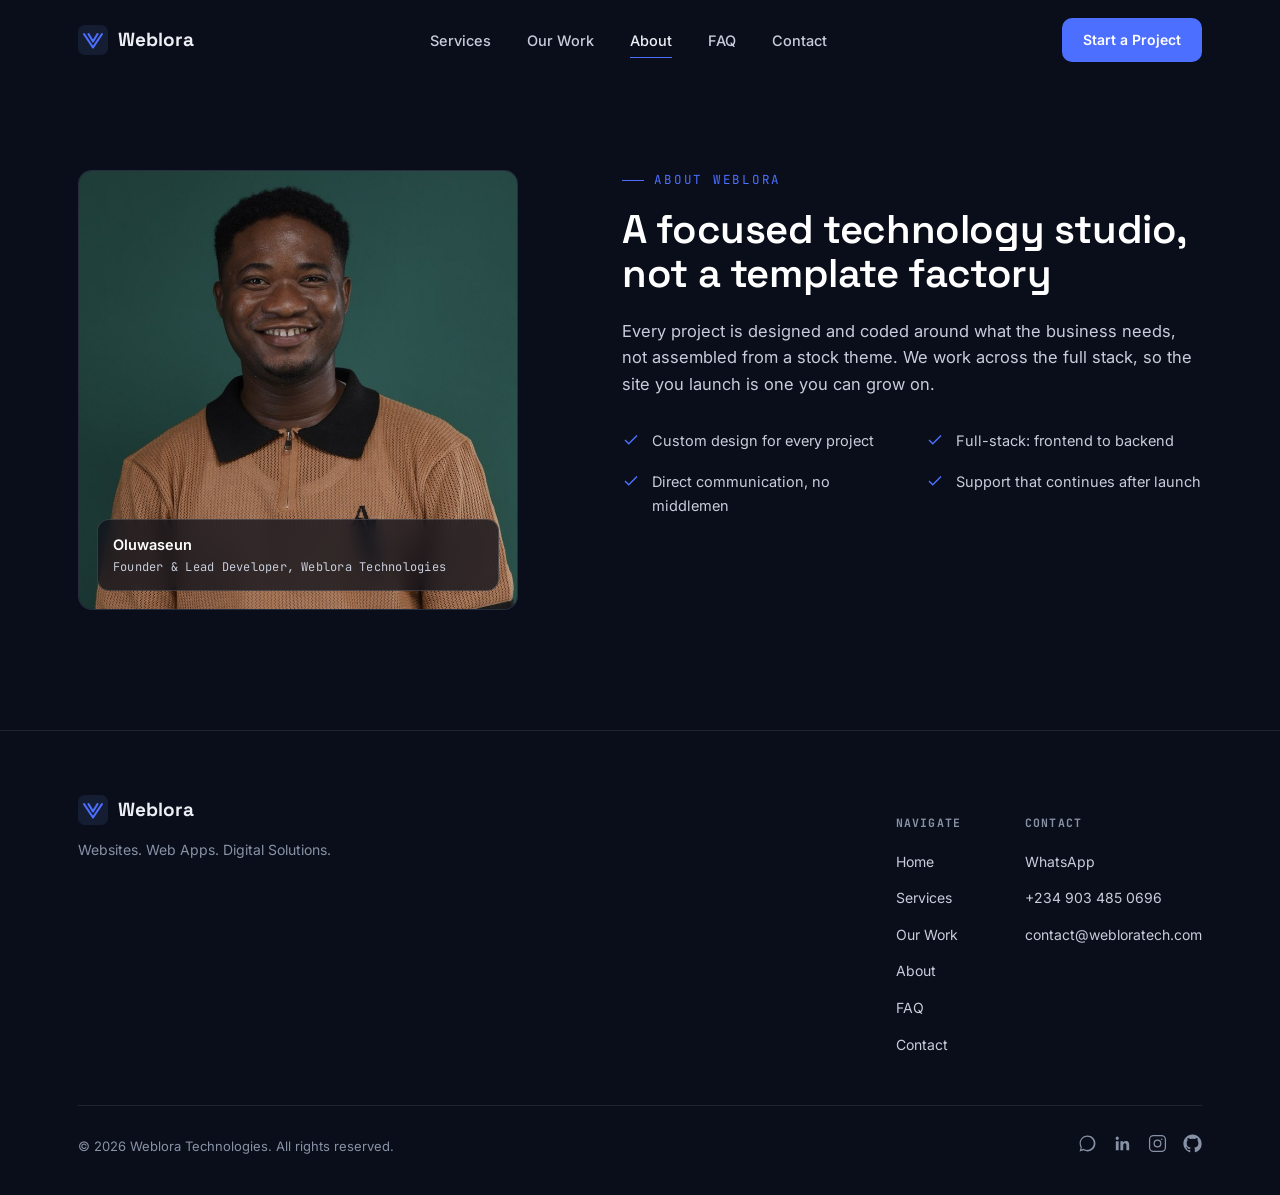
==== about.html @ b8dfe0ad "added the thank-you page and also restructured the website for easy constomer use" ====
<!DOCTYPE html>
<html lang="en">
<head>
<!-- Google tag (gtag.js) -->
<script async src="https://www.googletagmanager.com/gtag/js?id=G-FFYSXF3DL2">
</script>
<script>
  window.dataLayer = window.dataLayer || [];
  function gtag(){dataLayer.push(arguments);}
  gtag('js', new Date());

  gtag('config', 'G-FFYSXF3DL2');
</script>
<meta charset="UTF-8">
<meta name="viewport" content="width=device-width, initial-scale=1.0">
<title>About — Weblora Technologies</title>
<meta name="description" content="Weblora Technologies is a focused technology studio building custom websites and web applications.">
<link rel="canonical" href="https://weblora.tech/about.html">

<link rel="icon" type="image/svg+xml" href="data:image/svg+xml,%3Csvg xmlns='http://www.w3.org/2000/svg' viewBox='0 0 100 100'%3E%3Crect width='100' height='100' rx='22' fill='%230A0E1A'/%3E%3Cpath d='M20 30 L50 75 L80 30 M35 30 L50 55 L65 30' stroke='%234C6FFF' stroke-width='7' fill='none' stroke-linecap='round' stroke-linejoin='round'/%3E%3C/svg%3E">

<link rel="preconnect" href="https://fonts.googleapis.com">
<link rel="preconnect" href="https://fonts.gstatic.com" crossorigin>
<link href="https://fonts.googleapis.com/css2?family=Space+Grotesk:wght@400;500;600;700&family=Inter:wght@400;500;600;700&family=JetBrains+Mono:wght@400;500&display=swap" rel="stylesheet">
<link rel="stylesheet" href="styles.css">
</head>
<body>

<a href="#main" class="skip-link">Skip to content</a>

<header id="siteHeader">
  <div class="wrap nav-row">
    <a href="index.html" class="logo" aria-label="Weblora Technologies home">
      <svg class="logo-mark" viewBox="0 0 100 100" fill="none" xmlns="http://www.w3.org/2000/svg" aria-hidden="true">
        <rect width="100" height="100" rx="22" fill="#151d33"/>
        <path d="M20 30 L50 75 L80 30 M35 30 L50 55 L65 30" stroke="#4C6FFF" stroke-width="7" fill="none" stroke-linecap="round" stroke-linejoin="round"/>
      </svg>
      Weblora
    </a>

    <nav class="nav-links" id="navLinks" aria-label="Primary">
      <a href="services.html">Services</a>
      <a href="work.html">Our Work</a>
      <a href="about.html">About</a>
      <a href="faq.html">FAQ</a>
      <a href="contact.html">Contact</a>
    </nav>

    <div class="nav-cta-group">
      <a href="contact.html" class="btn btn-primary">Start a Project</a>
      <button class="menu-toggle" id="menuToggle" aria-expanded="false" aria-controls="navLinks" aria-label="Open menu">
        <svg id="menuIcon" viewBox="0 0 24 24" fill="none" stroke="currentColor" stroke-width="2" stroke-linecap="round"><line x1="3" y1="6" x2="21" y2="6"/><line x1="3" y1="12" x2="21" y2="12"/><line x1="3" y1="18" x2="21" y2="18"/></svg>
      </button>
    </div>
  </div>
</header>

<main id="main">

  <section class="page-top">
    <div class="wrap about-grid">
      <div class="about-visual">
        <img src="Public/founder.jpg" alt="Oluwaseun, founder of Weblora Technologies" loading="lazy" width="800" height="800">
        <div class="founder-tag">
          <strong>Oluwaseun</strong>
          <span>Founder &amp; Lead Developer, Weblora Technologies</span>
        </div>
      </div>
      <div class="about-copy">
        <div class="eyebrow">About Weblora</div>
        <h1>A focused technology studio, not a template factory</h1>
        <p>Every project is designed and coded around what the business needs, not assembled from a stock theme. We work across the full stack, so the site you launch is one you can grow on.</p>
        <ul class="value-list">
          <li><svg viewBox="0 0 24 24" fill="none" stroke="currentColor" stroke-width="2"><path d="M20 6L9 17l-5-5"/></svg>Custom design for every project</li>
          <li><svg viewBox="0 0 24 24" fill="none" stroke="currentColor" stroke-width="2"><path d="M20 6L9 17l-5-5"/></svg>Full-stack: frontend to backend</li>
          <li><svg viewBox="0 0 24 24" fill="none" stroke="currentColor" stroke-width="2"><path d="M20 6L9 17l-5-5"/></svg>Direct communication, no middlemen</li>
          <li><svg viewBox="0 0 24 24" fill="none" stroke="currentColor" stroke-width="2"><path d="M20 6L9 17l-5-5"/></svg>Support that continues after launch</li>
        </ul>
      </div>
    </div>
  </section>

</main>

<footer>
  <div class="wrap">
    <div class="footer-top">
      <div class="footer-brand">
        <a href="index.html" class="logo">
          <svg class="logo-mark" viewBox="0 0 100 100" fill="none" xmlns="http://www.w3.org/2000/svg" aria-hidden="true">
            <rect width="100" height="100" rx="22" fill="#151d33"/>
            <path d="M20 30 L50 75 L80 30 M35 30 L50 55 L65 30" stroke="#4C6FFF" stroke-width="7" fill="none" stroke-linecap="round" stroke-linejoin="round"/>
          </svg>
          Weblora
        </a>
        <p>Websites. Web Apps. Digital Solutions.</p>
      </div>

      <div class="footer-cols">
        <div class="footer-col">
          <h5>Navigate</h5>
          <ul>
            <li><a href="index.html">Home</a></li>
            <li><a href="services.html">Services</a></li>
            <li><a href="work.html">Our Work</a></li>
            <li><a href="about.html">About</a></li>
            <li><a href="faq.html">FAQ</a></li>
            <li><a href="contact.html">Contact</a></li>
          </ul>
        </div>
        <div class="footer-col">
          <h5>Contact</h5>
          <ul>
            <li><a href="https://wa.me/2349034850696">WhatsApp</a></li>
            <li><a href="tel:+2349034850696">+234 903 485 0696</a></li>
            <li><a href="mailto:contact@webloratech.com" target="_top">contact@webloratech.com</a></li>
          </ul>
        </div>
      </div>
    </div>

    <div class="footer-bottom">
      <p>&copy; 2026 Weblora Technologies. All rights reserved.</p>
      <div class="footer-socials">
        <a href="https://wa.me/2349034850696" target="_blank" rel="noopener" aria-label="WhatsApp">
          <svg viewBox="0 0 24 24" fill="currentColor"><path d="M12.04 2c-5.52 0-10 4.48-10 10 0 1.76.46 3.48 1.34 5L2 22l5.14-1.35A9.96 9.96 0 0 0 12.04 22c5.52 0 10-4.48 10-10s-4.48-10-10-10zm0 18.2c-1.62 0-3.2-.44-4.58-1.27l-.33-.2-3.05.8.82-2.97-.21-.34a8.18 8.18 0 0 1-1.25-4.42c0-4.54 3.7-8.23 8.24-8.23 4.53 0 8.23 3.69 8.23 8.23 0 4.54-3.7 8.23-8.24 8.23z"/></svg>
        </a>
        <a href="https://www.linkedin.com/in/oluwaseuntaiwologix" target="_blank" rel="noopener" aria-label="LinkedIn">
          <svg viewBox="0 0 24 24" fill="currentColor"><path d="M20.45 20.45h-3.55v-5.57c0-1.33-.02-3.04-1.85-3.04-1.86 0-2.14 1.45-2.14 2.94v5.67H9.36V9h3.41v1.56h.05c.47-.9 1.63-1.85 3.36-1.85 3.6 0 4.27 2.37 4.27 5.45v6.29zM5.34 7.43a2.06 2.06 0 1 1 0-4.12 2.06 2.06 0 0 1 0 4.12zM7.12 20.45H3.56V9h3.56v11.45z"/></svg>
        </a>
        <a href="https://www.instagram.com/tech.with.sean" target="_blank" rel="noopener" aria-label="Instagram">
          <svg viewBox="0 0 24 24" fill="none" stroke="currentColor" stroke-width="1.6"><rect x="2" y="2" width="20" height="20" rx="5"/><circle cx="12" cy="12" r="4.2"/><circle cx="17.3" cy="6.7" r="1" fill="currentColor" stroke="none"/></svg>
        </a>
        <a href="https://github.com/Oluwaseun-bit-ui" target="_blank" rel="noopener" aria-label="GitHub">
          <svg viewBox="0 0 24 24" fill="currentColor"><path d="M12 .5C5.65.5.5 5.65.5 12c0 5.08 3.29 9.39 7.86 10.91.58.1.79-.25.79-.56 0-.28-.01-1.02-.02-2-3.2.7-3.88-1.54-3.88-1.54-.52-1.33-1.28-1.69-1.28-1.69-1.05-.72.08-.71.08-.71 1.16.08 1.77 1.19 1.77 1.19 1.03 1.77 2.7 1.26 3.36.96.1-.75.4-1.26.73-1.55-2.55-.29-5.24-1.28-5.24-5.7 0-1.26.45-2.29 1.19-3.09-.12-.29-.52-1.46.11-3.05 0 0 .97-.31 3.18 1.18a11.05 11.05 0 0 1 5.8 0c2.2-1.49 3.17-1.18 3.17-1.18.64 1.59.24 2.76.12 3.05.74.8 1.18 1.83 1.18 3.09 0 4.43-2.69 5.41-5.25 5.69.41.36.78 1.08.78 2.17 0 1.57-.01 2.83-.01 3.22 0 .31.21.67.8.56A10.52 10.52 0 0 0 23.5 12C23.5 5.65 18.35.5 12 .5z"/></svg>
        </a>
      </div>
    </div>
  </div>
</footer>

<script src="script.js"></script>
</body>
</html>
---- styles.css ----
:root{
    --ink:#0A0E1A;
    --panel:#12192B;
    --panel-2:#161f36;
    --paper:#EDEFF5;
    --paper-dim:#c9cddb;
    --indigo:#4C6FFF;
    --indigo-soft:rgba(76,111,255,0.14);
    --amber:#F2B035;
    --slate:#8892A6;
    --line:rgba(237,239,245,0.09);
    --line-strong:rgba(237,239,245,0.16);
    --radius:14px;
    --display: 'Space Grotesk', sans-serif;
    --body: 'Inter', sans-serif;
    --mono: 'JetBrains Mono', monospace;
    --ease: cubic-bezier(.22,.61,.36,1);
  }

  *{box-sizing:border-box;}
  html{scroll-behavior:smooth;}
  @media (prefers-reduced-motion: reduce){
    html{scroll-behavior:auto;}
    *{animation-duration:0.01ms !important; animation-iteration-count:1 !important; transition-duration:0.01ms !important;}
  }

  body{
    margin:0;
    background:var(--ink);
    color:var(--paper);
    font-family:var(--body);
    line-height:1.6;
    -webkit-font-smoothing:antialiased;
  }

  img{max-width:100%; display:block;}
  a{color:inherit;}
  ul{margin:0; padding:0; list-style:none;}
  h1,h2,h3,h4{font-family:var(--display); margin:0; line-height:1.1; letter-spacing:-0.01em;}
  p{margin:0;}

  .wrap{max-width:1180px; margin:0 auto; padding:0 28px;}
  section{padding:120px 0;}
  @media (max-width:768px){ section{padding:80px 0;} }

  .eyebrow{
    font-family:var(--mono);
    font-size:12.5px;
    letter-spacing:0.14em;
    text-transform:uppercase;
    color:var(--indigo);
    display:flex;
    align-items:center;
    gap:10px;
    margin-bottom:18px;
  }
  .eyebrow::before{
    content:"";
    width:22px; height:1px;
    background:var(--indigo);
  }

  .btn{
    display:inline-flex;
    align-items:center;
    justify-content:center;
    gap:8px;
    font-family:var(--body);
    font-weight:600;
    font-size:15px;
    padding:14px 26px;
    border-radius:10px;
    border:1px solid transparent;
    cursor:pointer;
    text-decoration:none;
    transition:transform .25s var(--ease), background .25s var(--ease), border-color .25s var(--ease), color .25s var(--ease);
    white-space:nowrap;
  }
  .btn:active{ transform:scale(0.97); }
  .btn-primary{ background:var(--indigo); color:#fff; }
  .btn-primary:hover{ background:#3d5be0; }
  .btn-ghost{ background:transparent; border-color:var(--line-strong); color:var(--paper); }
  .btn-ghost:hover{ border-color:var(--indigo); color:var(--indigo); }
  .btn-wa{ background:#1c2740; color:var(--paper); border:1px solid var(--line-strong); }
  .btn-wa:hover{ border-color:#25D366; color:#25D366; }
  .btn:focus-visible, a:focus-visible, button:focus-visible, input:focus-visible, textarea:focus-visible, select:focus-visible{
    outline:2px solid var(--amber);
    outline-offset:3px;
  }

  /* ---------- NAV ---------- */
  header{
    position:fixed; top:0; left:0; right:0; z-index:100;
    padding:18px 0;
    transition:background .3s var(--ease), border-color .3s var(--ease), padding .3s var(--ease);
    border-bottom:1px solid transparent;
  }
  header.scrolled{
    background:rgba(10,14,26,0.85);
    backdrop-filter:blur(10px);
    -webkit-backdrop-filter:blur(10px);
    border-bottom:1px solid var(--line);
    padding:12px 0;
  }
  .nav-row{ display:flex; align-items:center; justify-content:space-between; }
  .logo{
    display:flex; align-items:center; gap:10px;
    font-family:var(--display); font-weight:700; font-size:19px; text-decoration:none; color:var(--paper);
  }
  .logo-mark{ width:30px; height:30px; flex-shrink:0; }
  .nav-links{ display:flex; align-items:center; gap:36px; }
  .nav-links a{
    font-size:14.5px; text-decoration:none; color:var(--paper-dim); font-weight:500;
    position:relative; padding:4px 0;
    transition:color .2s var(--ease);
  }
  .nav-links a:hover{ color:var(--paper); }
  .nav-links a::after{
    content:""; position:absolute; left:0; bottom:-2px; width:0; height:1px; background:var(--indigo);
    transition:width .25s var(--ease);
  }
  .nav-links a:hover::after, .nav-links a.active::after{ width:100%; }
  .nav-links a.active{ color:var(--paper); }
  .nav-cta-group{ display:flex; align-items:center; gap:14px; }
  .nav-cta-group .btn{ padding:10px 20px; font-size:14px; }
  .menu-toggle{
    display:none; background:none; border:none; color:var(--paper); cursor:pointer; padding:6px;
  }
  .menu-toggle svg{ width:24px; height:24px; }

  @media (max-width: 940px){
    .nav-links{
      position:fixed; inset:0 0 0 auto; top:0; height:100vh; width:min(78vw,320px);
      background:var(--panel); flex-direction:column; align-items:flex-start; justify-content:center;
      gap:28px; padding:40px 36px; transform:translateX(100%);
      transition:transform .35s var(--ease); box-shadow:-20px 0 60px rgba(0,0,0,0.4);
    }
    .nav-links.open{ transform:translateX(0); }
    .nav-links a{ font-size:19px; }
    .nav-cta-group .btn-ghost{ display:none; }
    .menu-toggle{ display:block; z-index:110; }
    .nav-cta-group{ gap:10px; }
  }

  /* ---------- HERO ---------- */
.hero{
  padding:180px 0 60px;
  position:relative;
  overflow:hidden;
  background:
    radial-gradient(ellipse 900px 500px at 85% -10%, var(--indigo-soft), transparent 60%);
}

.hero-grid{
  display:grid;
  grid-template-columns:1.05fr 0.95fr;
  gap:60px;
  align-items:center;
}

.hero h1{
  font-size:clamp(38px, 5.2vw, 64px);
  font-weight:600;
  color:#fff;
}

.hero h1 span{
  color:var(--indigo);
}

.hero-sub{
  margin-top:24px;
  font-size:18px;
  color:var(--paper-dim);
  max-width:520px;
}

.hero-actions{
  margin-top:38px;
  display:flex;
  gap:16px;
  flex-wrap:wrap;
}

.hero-meta{
  margin-top:56px;
  display:flex;
  gap:32px;
  flex-wrap:wrap;
}

.hero-meta div{
  font-family:var(--mono);
  font-size:12.5px;
  color:var(--slate);
  letter-spacing:0.04em;
}

.hero-meta strong{
  display:block;
  color:var(--paper);
  font-family:var(--body);
  font-size:14.5px;
  font-weight:600;
  margin-bottom:4px;
}

@media (max-width:940px){
  .hero{
    padding:150px 0 60px;
  }

  .hero-grid{
    grid-template-columns:1fr;
  }

  .hero-sub{
    max-width:none;
  }
}

  /* ---------- INNER PAGES ---------- */
  /* first section on inner pages clears the fixed header */
  .page-top{ padding-top:170px; }
  @media (max-width:768px){ .page-top{ padding-top:130px; } }

  /* ---------- SECTION HEADERS ---------- */
.sec-head{
  max-width:640px;
  margin-bottom:40px;
}

.sec-head h2{
  font-size:clamp(28px,3.6vw,42px);
  font-weight:600;
  color:#fff;
}

.sec-head p{
  margin-top:16px;
  font-size:17px;
  color:var(--paper-dim);
}

  /* ---------- SERVICES ---------- */
  .services-grid{
    display:grid; grid-template-columns:repeat(3,1fr); gap:1px;
    background:var(--line); border:1px solid var(--line); border-radius:var(--radius); overflow:hidden;
  }
  .service-card{
    background:var(--panel); padding:38px 32px; transition:background .25s var(--ease);
  }
  .service-card:hover{ background:var(--panel-2); }
  .service-icon{ width:38px; height:38px; color:var(--indigo); margin-bottom:22px; }
  .service-card h3{ font-size:19px; font-weight:600; color:#fff; margin-bottom:10px; }
  .service-card p{ font-size:14.5px; color:var(--slate); line-height:1.65; }
  @media (max-width:900px){ .services-grid{ grid-template-columns:1fr 1fr; } }
  @media (max-width:640px){ .services-grid{ grid-template-columns:1fr; } }

  /* ---------- WORK ---------- */
  .work-grid{ display:grid; grid-template-columns:repeat(2,1fr); gap:24px; }
  .work-card{
    border:1px solid var(--line-strong); border-radius:var(--radius); overflow:hidden;
    background:var(--panel); display:flex; flex-direction:column;
    transition:border-color .25s var(--ease), transform .25s var(--ease);
    text-decoration:none; color:inherit;
  }
  .work-card:hover{ border-color:var(--indigo); transform:translateY(-4px); }
  .work-thumb{
    position:relative; width:100%; aspect-ratio:16/10; overflow:hidden; background:var(--panel-2);
    display:flex; align-items:center; justify-content:center;
  }
  .work-thumb img{
    width:100%; height:100%; object-fit:cover; object-position:top center;
    transition:transform .5s var(--ease); display:block; pointer-events:none;
  }
  .work-card:hover .work-thumb img{ transform:scale(1.04); }
  .work-thumb.no-image{ background:linear-gradient(135deg, var(--panel-2), var(--panel)); }
  .work-thumb .visit-badge{
    position:absolute; top:14px; right:14px; background:rgba(10,14,26,0.82); backdrop-filter:blur(6px);
    color:#fff; font-family:var(--mono); font-size:11px; letter-spacing:0.06em; text-transform:uppercase;
    padding:6px 12px; border-radius:100px; display:flex; align-items:center; gap:6px;
    border:1px solid var(--line-strong); opacity:0; transform:translateY(-4px);
    transition:opacity .25s var(--ease), transform .25s var(--ease);
  }
  .work-card:hover .visit-badge{ opacity:1; transform:translateY(0); }
  .work-body{ padding:24px 26px 28px; display:flex; flex-direction:column; flex:1; }
  .work-card .tag{
    font-family:var(--mono); font-size:11px; letter-spacing:0.08em; text-transform:uppercase;
    color:var(--amber); border:1px solid rgba(242,176,53,0.35); padding:4px 10px; border-radius:100px;
    display:inline-block; align-self:flex-start;
  }
  .work-card h4{ font-size:18px; color:#fff; font-weight:600; margin:16px 0 8px; }
  .work-card p{ font-size:13.5px; color:var(--slate); line-height:1.6; }
  .work-note{
    margin-top:36px; padding:22px 26px; border-radius:var(--radius); background:var(--panel);
    border:1px solid var(--line); display:flex; align-items:center; justify-content:space-between; gap:20px; flex-wrap:wrap;
  }
  .work-note p{ font-size:14.5px; color:var(--paper-dim); max-width:520px; }
  @media (max-width:640px){ .work-grid{ grid-template-columns:1fr; } }

  /* ---------- ABOUT ---------- */
  .about-grid{ display:grid; grid-template-columns:0.9fr 1.1fr; gap:70px; align-items:start; }
  .about-visual{
    position:relative; aspect-ratio:1/1; border-radius:var(--radius); border:1px solid var(--line);
    background:var(--panel); overflow:hidden; max-width:440px; justify-self:start;
  }
  .about-visual img{ width:100%; height:100%; object-fit:cover; display:block; }
  .about-visual .founder-tag{
    position:absolute; left:18px; bottom:18px; right:18px;
    background:rgba(10,14,26,0.72); backdrop-filter:blur(8px);
    border:1px solid var(--line-strong); border-radius:12px; padding:13px 15px;
  }
  .about-visual .founder-tag strong{ display:block; color:#fff; font-size:14.5px; font-weight:600; }
  .about-visual .founder-tag span{ display:block; color:var(--paper-dim); font-size:12px; margin-top:2px; font-family:var(--mono); letter-spacing:0.02em; }
  @media (max-width:900px){ .about-visual{ max-width:340px; justify-self:center; } }
  .about-copy h1, .about-copy h2{ font-size:clamp(28px,3.6vw,40px); color:#fff; font-weight:600; margin-bottom:22px; }
  .about-copy p{ font-size:16.5px; color:var(--paper-dim); margin-bottom:18px; }
  .value-list{ margin-top:32px; display:grid; grid-template-columns:1fr 1fr; gap:18px 28px; }
  .value-list li{ display:flex; gap:12px; font-size:14.5px; color:var(--paper-dim); }
  .value-list svg{ width:18px; height:18px; color:var(--indigo); flex-shrink:0; margin-top:2px; }
  @media (max-width:900px){ .about-grid{ grid-template-columns:1fr; } .value-list{ grid-template-columns:1fr; } }

  /* ---------- FAQ ---------- */
  .faq-wrap{ max-width:820px; }
  .faq-item{ border-bottom:1px solid var(--line); }
  .faq-q{
    width:100%; text-align:left; background:none; border:none; color:var(--paper);
    font-family:var(--display); font-size:17px; font-weight:500; padding:26px 0; cursor:pointer;
    display:flex; align-items:center; justify-content:space-between; gap:20px;
  }
  .faq-q:hover{ color:var(--indigo); }
  .faq-q .plus{ width:20px; height:20px; flex-shrink:0; position:relative; }
  .faq-q .plus::before, .faq-q .plus::after{
    content:""; position:absolute; background:currentColor; top:50%; left:50%; transform:translate(-50%,-50%);
  }
  .faq-q .plus::before{ width:14px; height:1.5px; }
  .faq-q .plus::after{ width:1.5px; height:14px; transition:transform .25s var(--ease); }
  .faq-item.open .plus::after{ transform:translate(-50%,-50%) rotate(90deg); }
  .faq-item.open .faq-q{ color:var(--indigo); }
  .faq-a{ max-height:0; overflow:hidden; transition:max-height .3s var(--ease); }
  .faq-a p{ font-size:15px; color:var(--slate); padding-bottom:26px; max-width:640px; line-height:1.7; }

  /* ---------- CONTACT ---------- */
  .contact-section{
    background:linear-gradient(180deg, var(--panel), var(--ink));
    border-top:1px solid var(--line);
  }
  .contact-grid{ display:grid; grid-template-columns:0.85fr 1.15fr; gap:64px; }
  .contact-info h2{ font-size:clamp(30px,4vw,44px); color:#fff; font-weight:600; }
  .contact-info p{ margin-top:18px; font-size:16.5px; color:var(--paper-dim); max-width:420px; }
  .contact-channels{ margin-top:38px; display:flex; flex-direction:column; gap:14px; }
  .channel{
    display:flex; align-items:center; gap:14px; padding:14px 16px; border:1px solid var(--line);
    border-radius:10px; text-decoration:none; color:var(--paper); font-size:14.5px; transition:border-color .2s var(--ease);
  }
  .channel:hover{ border-color:var(--indigo); }
  .channel svg{ width:20px; height:20px; color:var(--indigo); flex-shrink:0; }
  .channel span.label{ display:block; font-family:var(--mono); font-size:11px; color:var(--slate); margin-bottom:2px; }

  form.project-form{
    background:var(--panel); border:1px solid var(--line); border-radius:var(--radius); padding:40px;
  }
  .form-row{ display:grid; grid-template-columns:1fr 1fr; gap:20px; margin-bottom:20px; }
  .field{ display:flex; flex-direction:column; gap:8px; }
  .field.full{ grid-column:1 / -1; }
  label{ font-size:13px; font-weight:600; color:var(--paper-dim); }
  input, textarea, select{
    background:#0d1424; border:1px solid var(--line-strong); border-radius:8px; padding:12px 14px;
    color:var(--paper); font-family:var(--body); font-size:14.5px; width:100%;
  }
  input:focus, textarea:focus, select:focus{ border-color:var(--indigo); outline:none; }
  textarea{ resize:vertical; min-height:110px; }
  select{ appearance:none; background-image:url("data:image/svg+xml,%3Csvg xmlns='http://www.w3.org/2000/svg' viewBox='0 0 20 20' fill='none'%3E%3Cpath d='M5 7l5 5 5-5' stroke='%238892A6' stroke-width='1.6' stroke-linecap='round' stroke-linejoin='round'/%3E%3C/svg%3E"); background-repeat:no-repeat; background-position:right 12px center; padding-right:36px; }
  .form-foot{ margin-top:8px; display:flex; align-items:center; justify-content:space-between; gap:16px; flex-wrap:wrap; }
  .form-foot p{ font-size:12.5px; color:var(--slate); }
  @media (max-width:900px){ .contact-grid{ grid-template-columns:1fr; } }
  @media (max-width:640px){ .form-row{ grid-template-columns:1fr; } form.project-form{ padding:26px; } }

  /* ---------- FOOTER ---------- */
  footer{ padding:64px 0 36px; border-top:1px solid var(--line); }
  .footer-top{ display:flex; justify-content:space-between; gap:40px; flex-wrap:wrap; margin-bottom:48px; }
  .footer-brand .logo{ margin-bottom:14px; }
  .footer-brand p{ font-size:14px; color:var(--slate); max-width:280px; }
  .footer-cols{ display:flex; gap:64px; flex-wrap:wrap; }
  .footer-col h5{ font-family:var(--mono); font-size:11.5px; letter-spacing:0.1em; text-transform:uppercase; color:var(--slate); margin-bottom:16px; }
  .footer-col ul{ display:flex; flex-direction:column; gap:11px; }
  .footer-col a{ font-size:14px; color:var(--paper-dim); text-decoration:none; }
  .footer-col a:hover{ color:var(--indigo); }
  .footer-bottom{
    padding-top:28px; border-top:1px solid var(--line); display:flex; justify-content:space-between;
    align-items:center; gap:16px; flex-wrap:wrap; font-size:13px; color:var(--slate);
  }
  .footer-socials{ display:flex; gap:16px; }
  .footer-socials a{ color:var(--slate); }
  .footer-socials a:hover{ color:var(--indigo); }
  .footer-socials svg{ width:19px; height:19px; }

  /* skip link */
  .skip-link{
    position:absolute; left:-9999px; top:0; background:var(--indigo); color:#fff; padding:12px 20px;
    z-index:200; border-radius:0 0 8px 0;
  }
  .skip-link:focus{ left:0; }

  .visually-hidden{
    position:absolute; width:1px; height:1px; overflow:hidden; clip:rect(0 0 0 0); white-space:nowrap;
  }
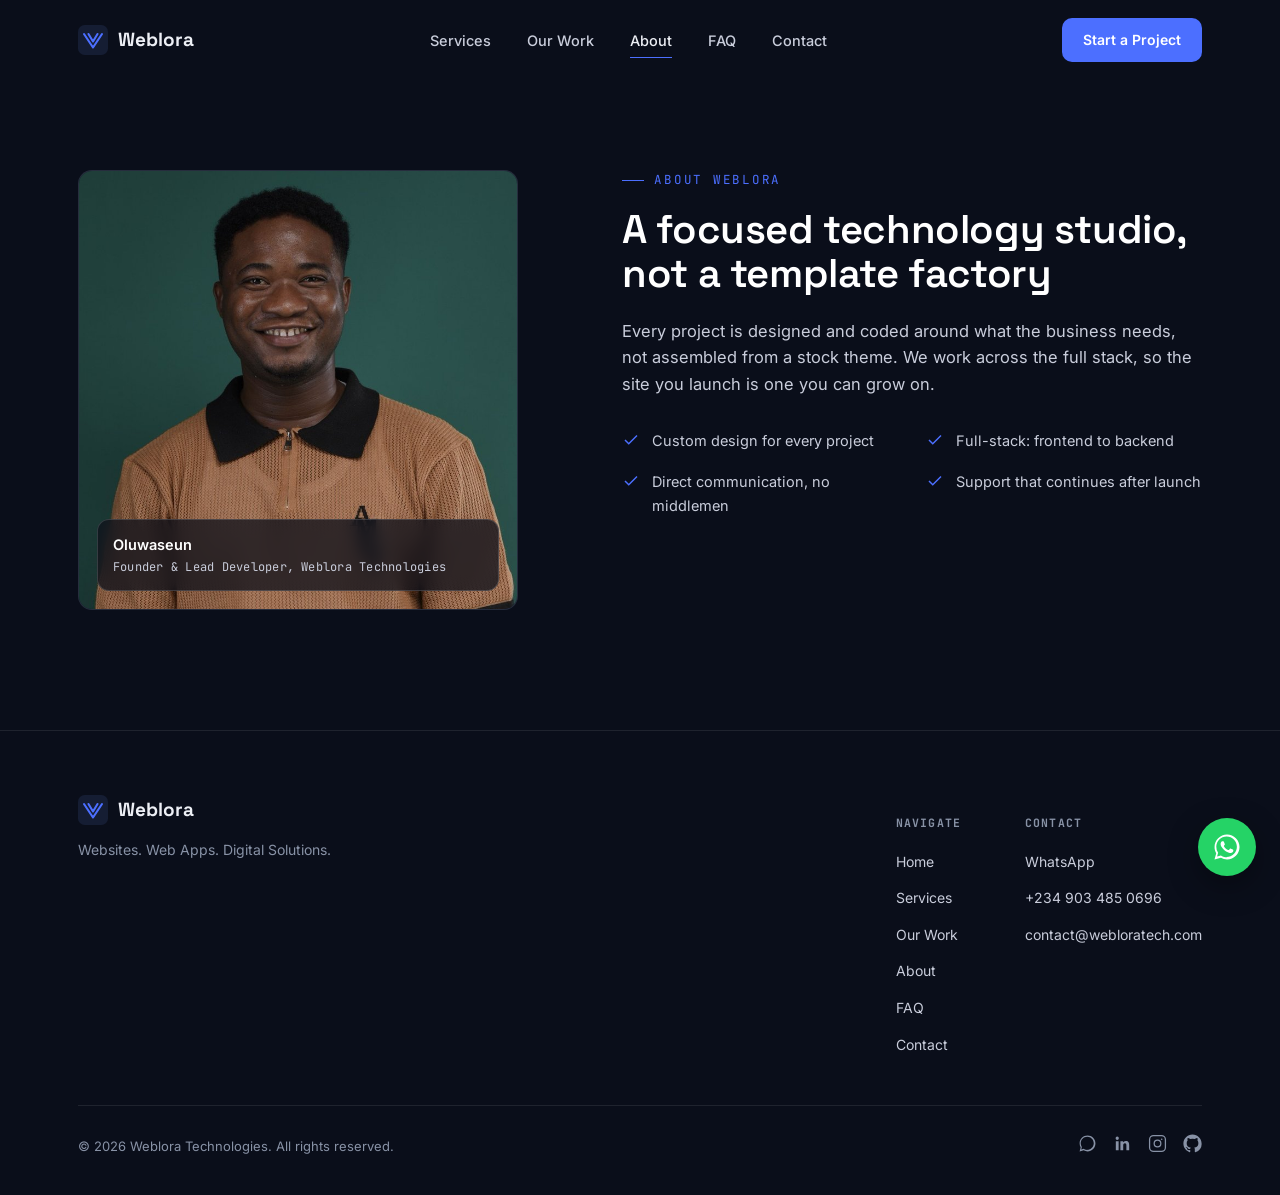
==== commit 6ae6f44a: "Point Instagram links to @weblora_technologies Co-Authored-By: Claude Opus 5.5 <noreply@anthropic.co" ====
--- a/about.html
+++ b/about.html
@@ -15,7 +15,18 @@
 <meta name="viewport" content="width=device-width, initial-scale=1.0">
 <title>About — Weblora Technologies</title>
 <meta name="description" content="Weblora Technologies is a focused technology studio building custom websites and web applications.">
-<link rel="canonical" href="https://weblora.tech/about.html">
+<link rel="canonical" href="https://webloratech.com/about.html">
+
+<!-- Link preview (WhatsApp, Instagram, Facebook, LinkedIn) -->
+<meta property="og:type" content="website">
+<meta property="og:site_name" content="Weblora Technologies">
+<meta property="og:title" content="About — Weblora Technologies">
+<meta property="og:description" content="Weblora Technologies is a focused technology studio building custom websites and web applications.">
+<meta property="og:url" content="https://webloratech.com/about.html">
+<meta property="og:image" content="https://webloratech.com/assets/og-image.png">
+<meta property="og:image:width" content="1200">
+<meta property="og:image:height" content="630">
+<meta name="twitter:card" content="summary_large_image">
 
 <link rel="icon" type="image/svg+xml" href="data:image/svg+xml,%3Csvg xmlns='http://www.w3.org/2000/svg' viewBox='0 0 100 100'%3E%3Crect width='100' height='100' rx='22' fill='%230A0E1A'/%3E%3Cpath d='M20 30 L50 75 L80 30 M35 30 L50 55 L65 30' stroke='%234C6FFF' stroke-width='7' fill='none' stroke-linecap='round' stroke-linejoin='round'/%3E%3C/svg%3E">
 
@@ -128,7 +139,7 @@
         <a href="https://www.linkedin.com/in/oluwaseuntaiwologix" target="_blank" rel="noopener" aria-label="LinkedIn">
           <svg viewBox="0 0 24 24" fill="currentColor"><path d="M20.45 20.45h-3.55v-5.57c0-1.33-.02-3.04-1.85-3.04-1.86 0-2.14 1.45-2.14 2.94v5.67H9.36V9h3.41v1.56h.05c.47-.9 1.63-1.85 3.36-1.85 3.6 0 4.27 2.37 4.27 5.45v6.29zM5.34 7.43a2.06 2.06 0 1 1 0-4.12 2.06 2.06 0 0 1 0 4.12zM7.12 20.45H3.56V9h3.56v11.45z"/></svg>
         </a>
-        <a href="https://www.instagram.com/tech.with.sean" target="_blank" rel="noopener" aria-label="Instagram">
+        <a href="https://www.instagram.com/weblora_technologies/" target="_blank" rel="noopener" aria-label="Instagram">
           <svg viewBox="0 0 24 24" fill="none" stroke="currentColor" stroke-width="1.6"><rect x="2" y="2" width="20" height="20" rx="5"/><circle cx="12" cy="12" r="4.2"/><circle cx="17.3" cy="6.7" r="1" fill="currentColor" stroke="none"/></svg>
         </a>
         <a href="https://github.com/Oluwaseun-bit-ui" target="_blank" rel="noopener" aria-label="GitHub">
--- a/styles.css
+++ b/styles.css
@@ -254,6 +254,24 @@
   .service-icon{ width:38px; height:38px; color:var(--indigo); margin-bottom:22px; }
   .service-card h3{ font-size:19px; font-weight:600; color:#fff; margin-bottom:10px; }
   .service-card p{ font-size:14.5px; color:var(--slate); line-height:1.65; }
+  /* ---------- PRICING ---------- */
+  .pricing-section{ padding-top:40px; }
+  .pricing-grid{ display:grid; grid-template-columns:repeat(3,1fr); gap:20px; }
+  .price-card{
+    background:var(--panel); border:1px solid var(--line); border-radius:var(--radius); padding:32px 30px;
+    display:flex; flex-direction:column; transition:border-color .25s var(--ease);
+  }
+  .price-card:hover{ border-color:var(--line-strong); }
+  .price-card h3{ font-size:18px; font-weight:600; color:#fff; }
+  .price-amount{ margin:16px 0 18px; padding-bottom:18px; border-bottom:1px solid var(--line); display:flex; align-items:baseline; gap:8px; }
+  .price-amount .price-from{ font-family:var(--mono); font-size:12px; letter-spacing:0.08em; text-transform:uppercase; color:var(--slate); }
+  .price-amount strong{ font-family:var(--display); font-size:30px; font-weight:600; color:var(--amber); line-height:1; }
+  .price-card p{ font-size:14.5px; color:var(--slate); line-height:1.65; }
+  .price-card-cta{ background:linear-gradient(135deg, var(--indigo-soft), var(--panel)); border-color:rgba(76,111,255,0.4); }
+  .price-card-cta p{ margin:12px 0 24px; color:var(--paper-dim); }
+  .price-card-cta .btn{ margin-top:auto; align-self:flex-start; }
+  @media (max-width:900px){ .pricing-grid{ grid-template-columns:1fr 1fr; } }
+  @media (max-width:640px){ .pricing-grid{ grid-template-columns:1fr; } }
   @media (max-width:900px){ .services-grid{ grid-template-columns:1fr 1fr; } }
   @media (max-width:640px){ .services-grid{ grid-template-columns:1fr; } }
 
@@ -292,12 +310,34 @@
   }
   .work-card h4{ font-size:18px; color:#fff; font-weight:600; margin:16px 0 8px; }
   .work-card p{ font-size:13.5px; color:var(--slate); line-height:1.6; }
+  .work-story{ margin:0; display:grid; gap:4px; }
+  .work-story dt{
+    font-family:var(--mono); font-size:11px; letter-spacing:0.08em; text-transform:uppercase; color:var(--indigo);
+  }
+  .work-story dt:not(:first-child){ margin-top:10px; }
+  .work-story dd{ margin:0; font-size:13.5px; color:var(--slate); line-height:1.6; }
   .work-note{
     margin-top:36px; padding:22px 26px; border-radius:var(--radius); background:var(--panel);
     border:1px solid var(--line); display:flex; align-items:center; justify-content:space-between; gap:20px; flex-wrap:wrap;
   }
   .work-note p{ font-size:14.5px; color:var(--paper-dim); max-width:520px; }
   @media (max-width:640px){ .work-grid{ grid-template-columns:1fr; } }
+
+  /* ---------- TESTIMONIALS ---------- */
+  .testimonial-section{ padding-top:40px; }
+  .work-testimonial{ margin-top:36px; }
+  .testimonial{
+    margin:0; max-width:860px; padding:40px 44px; border-radius:var(--radius);
+    background:linear-gradient(135deg, var(--indigo-soft), var(--panel)); border:1px solid rgba(76,111,255,0.35);
+  }
+  .testimonial .stars{ display:flex; gap:4px; color:var(--amber); margin-bottom:20px; }
+  .testimonial .stars svg{ width:20px; height:20px; }
+  .testimonial blockquote{ margin:0; }
+  .testimonial blockquote p{ font-family:var(--display); font-size:clamp(18px,2vw,22px); line-height:1.55; color:#fff; font-weight:500; }
+  .testimonial figcaption{ margin-top:24px; }
+  .testimonial figcaption strong{ display:block; color:#fff; font-size:15.5px; font-weight:600; }
+  .testimonial figcaption span{ display:block; margin-top:2px; font-family:var(--mono); font-size:12px; letter-spacing:0.04em; color:var(--slate); }
+  @media (max-width:640px){ .testimonial{ padding:28px 24px; } }
 
   /* ---------- ABOUT ---------- */
   .about-grid{ display:grid; grid-template-columns:0.9fr 1.1fr; gap:70px; align-items:start; }
@@ -396,6 +436,18 @@
   .footer-socials a:hover{ color:var(--indigo); }
   .footer-socials svg{ width:19px; height:19px; }
 
+  /* ---------- FLOATING WHATSAPP ---------- */
+  .wa-float{
+    position:fixed; right:24px; bottom:24px; z-index:90;
+    width:58px; height:58px; border-radius:50%; background:#25D366; color:#fff;
+    display:flex; align-items:center; justify-content:center;
+    box-shadow:0 10px 30px rgba(0,0,0,0.35);
+    transition:transform .25s var(--ease), box-shadow .25s var(--ease);
+  }
+  .wa-float:hover{ transform:translateY(-3px) scale(1.05); box-shadow:0 14px 36px rgba(37,211,102,0.35); }
+  .wa-float svg{ width:30px; height:30px; }
+  @media (max-width:640px){ .wa-float{ right:16px; bottom:16px; width:54px; height:54px; } }
+
   /* skip link */
   .skip-link{
     position:absolute; left:-9999px; top:0; background:var(--indigo); color:#fff; padding:12px 20px;
